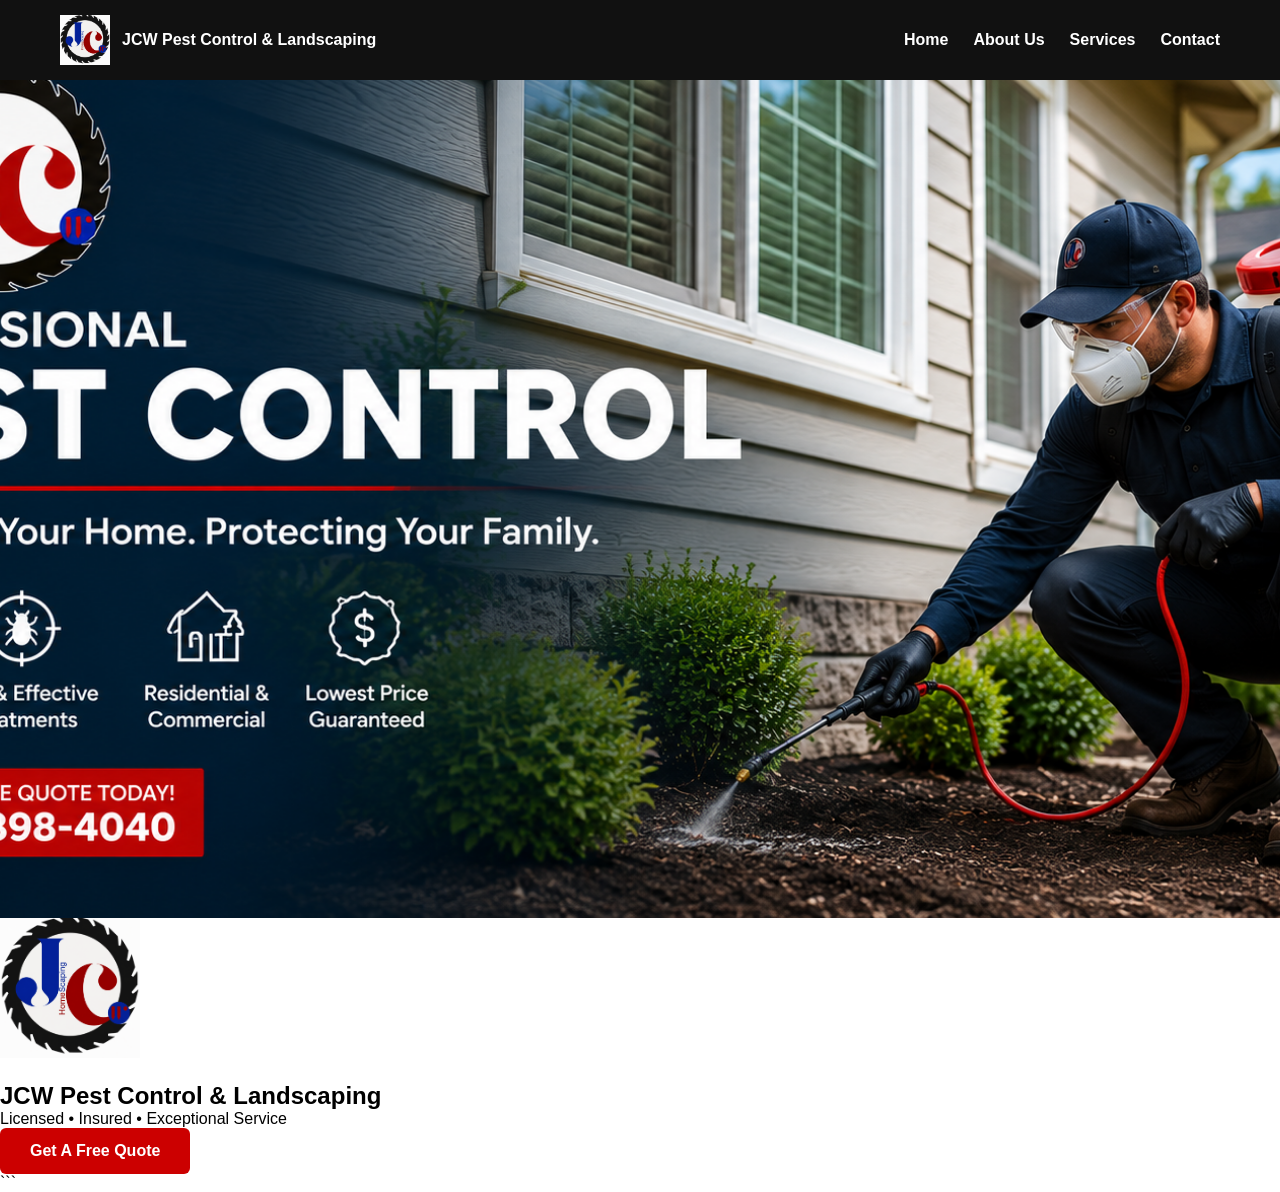
==== index.html @ 9b0b4619 "Update index.html" ====
<!DOCTYPE html>

<html lang="en">
<head>
    <meta charset="UTF-8">
    <meta name="viewport" content="width=device-width, initial-scale=1.0">
    <title>JCW Pest Control & Landscaping</title>
    <link rel="stylesheet" href="style.css">
</head>
<body>

```
<nav>
    <div class="nav-container">

        <a href="index.html" class="brand">
            <img src="images/logo.png" alt="JCW Logo">
            <span>JCW Pest Control & Landscaping</span>
        </a>

        <ul>
            <li><a href="#">Home</a></li>
            <li><a href="#">About Us</a></li>
            <li><a href="#">Services</a></li>
            <li><a href="#">Contact</a></li>
        </ul>

    </div>
</nav>

<section class="hero-slider">

    <div class="slide active">
        <img src="images/pestcontrol.png" alt="Professional Pest Control">
    </div>

    <div class="slide">
        <img src="images/landscaping.png" alt="Professional Landscaping">
    </div>

    <div class="slide">
        <img src="images/completecare.png" alt="One Company Complete Care">
    </div>

</section>

<section class="hero-info">

    <img src="images/logo.png" alt="JCW Logo" class="hero-logo">

    <h1>JCW Pest Control & Landscaping</h1>

    <p>
        Licensed • Insured • Exceptional Service
    </p>

    <a href="#" class="btn">
        Get A Free Quote
    </a>

</section>

<script>

    const slides = document.querySelectorAll('.slide');
    let current = 0;

    setInterval(() => {

        slides[current].classList.remove('active');

        current = (current + 1) % slides.length;

        slides[current].classList.add('active');

    }, 5000);

</script>
```

</body>
</html>
---- style.css ----
*{
margin:0;
padding:0;
box-sizing:border-box;
}

body{
font-family:Arial, Helvetica, sans-serif;
}

/* NAVIGATION */

nav{
background:#111;
position:fixed;
width:100%;
top:0;
z-index:1000;
}

.nav-container{
max-width:1200px;
margin:auto;
display:flex;
justify-content:space-between;
align-items:center;
padding:15px 20px;
}

.brand{
display:flex;
align-items:center;
gap:12px;
color:white;
text-decoration:none;
font-weight:bold;
}

.brand img{
height:50px;
}

nav ul{
display:flex;
list-style:none;
gap:25px;
}

nav ul li a{
color:white;
text-decoration:none;
font-weight:bold;
}

/* HERO */

.hero-slider{
position:relative;
width:100%;
height:100vh;
overflow:hidden;
}

.slide{
position:absolute;
width:100%;
height:100%;
opacity:0;
transition:opacity 1.5s ease;
}

.slide.active{
opacity:1;
}

.slide img{
width:100%;
height:100%;
object-fit:cover;
}

.hero-content{
position:absolute;
top:50%;
left:50%;
transform:translate(-50%, -50%);
text-align:center;

```
background:rgba(0,0,0,.55);

padding:40px;
border-radius:12px;

color:white;
z-index:10;
```

}

.hero-logo{
width:140px;
margin-bottom:20px;
}

.hero-content h1{
font-size:3rem;
margin-bottom:15px;
}

.hero-content p{
font-size:1.2rem;
margin-bottom:25px;
}

.btn{
display:inline-block;
background:#cc0000;
color:white;
text-decoration:none;
padding:14px 30px;
border-radius:6px;
font-weight:bold;
}

.btn:hover

@media(max-width:768px){

```
.nav-container{
    flex-direction:column;
    gap:10px;
}

.hero-content{
    width:90%;
}

.hero-content h1{
    font-size:2rem;
}

.hero-logo{
    width:100px;
}
```

}
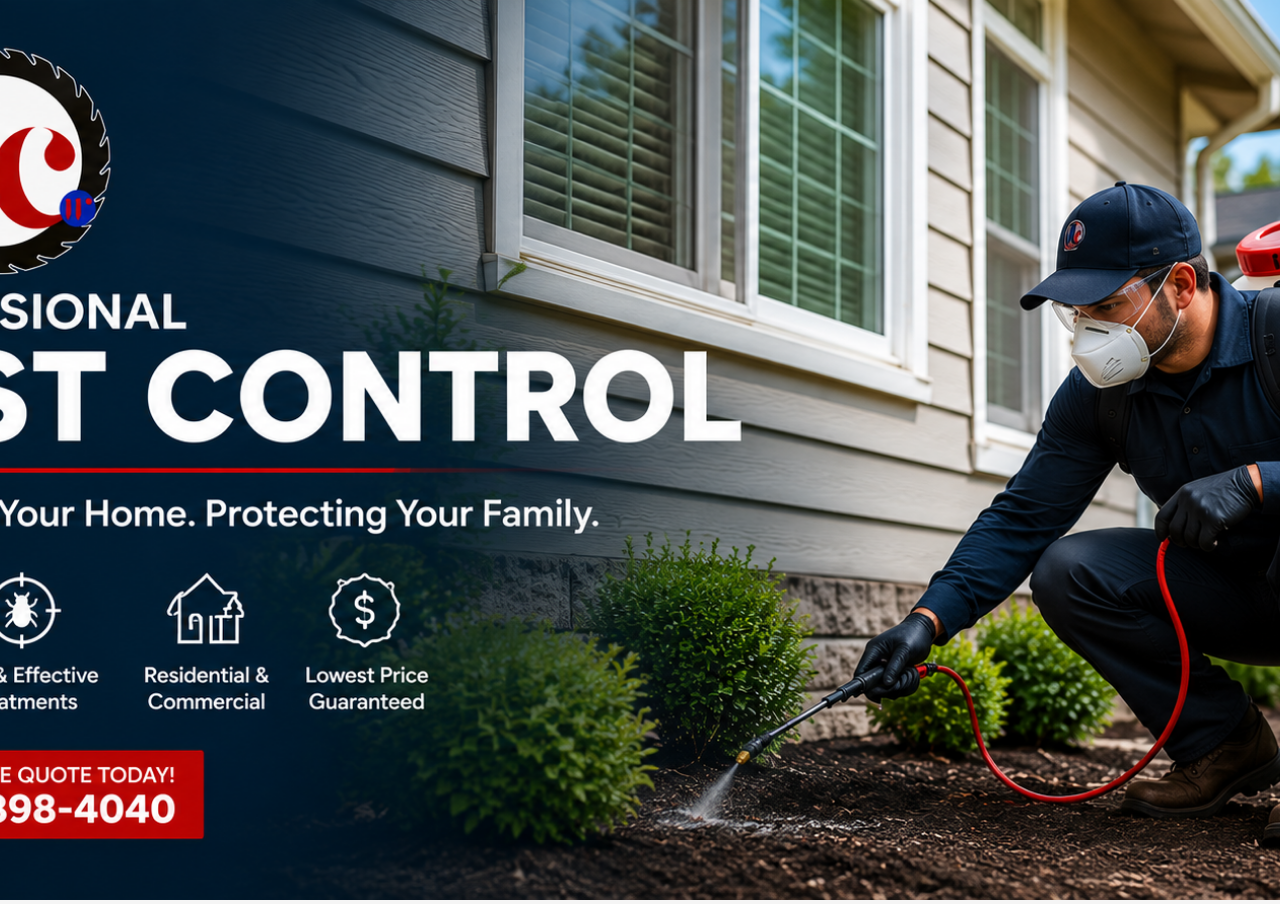
==== commit f0a7f3ea: "Update index.html" ====
--- a/index.html
+++ b/index.html
@@ -1,5 +1,4 @@
 <!DOCTYPE html>
-
 <html lang="en">
 <head>
     <meta charset="UTF-8">
@@ -9,58 +8,39 @@
 </head>
 <body>
 
-```
-<nav>
-    <div class="nav-container">
+    <!-- HERO SLIDESHOW -->
 
-        <a href="index.html" class="brand">
-            <img src="images/logo.png" alt="JCW Logo">
-            <span>JCW Pest Control & Landscaping</span>
-        </a>
+    <section class="hero-slider">
 
-        <ul>
-            <li><a href="#">Home</a></li>
-            <li><a href="#">About Us</a></li>
-            <li><a href="#">Services</a></li>
-            <li><a href="#">Contact</a></li>
-        </ul>
+        <div class="slide active">
+            <img src="images/pestcontrol.png" alt="Pest Control">
+        </div>
 
-    </div>
-</nav>
+        <div class="slide">
+            <img src="images/landscaping.png" alt="Landscaping">
+        </div>
 
-<section class="hero-slider">
+        <div class="slide">
+            <img src="images/completecare.png" alt="Complete Care">
+        </div>
 
-    <div class="slide active">
-        <img src="images/pestcontrol.png" alt="Professional Pest Control">
-    </div>
+    </section>
 
-    <div class="slide">
-        <img src="images/landscaping.png" alt="Professional Landscaping">
-    </div>
+    <!-- TEXT BELOW SLIDESHOW -->
 
-    <div class="slide">
-        <img src="images/completecare.png" alt="One Company Complete Care">
-    </div>
+    <section class="hero-info">
 
-</section>
+        <img src="images/logo.png" alt="JCW Logo" class="hero-logo">
 
-<section class="hero-info">
+        <h1>JCW Pest Control & Landscaping</h1>
 
-    <img src="images/logo.png" alt="JCW Logo" class="hero-logo">
+        <p>Licensed • Insured • Exceptional Service</p>
 
-    <h1>JCW Pest Control & Landscaping</h1>
+        <a href="#" class="btn">Get A Free Quote</a>
 
-    <p>
-        Licensed • Insured • Exceptional Service
-    </p>
+    </section>
 
-    <a href="#" class="btn">
-        Get A Free Quote
-    </a>
-
-</section>
-
-<script>
+    <script>
 
     const slides = document.querySelectorAll('.slide');
     let current = 0;
@@ -75,8 +55,7 @@
 
     }, 5000);
 
-</script>
-```
+    </script>
 
 </body>
 </html>
--- a/style.css
+++ b/style.css
@@ -6,43 +6,50 @@
 
 body{
 font-family:Arial, Helvetica, sans-serif;
+background:#f5f5f5;
 }
 
 /* NAVIGATION */
 
 nav{
 background:#111;
-position:fixed;
 width:100%;
-top:0;
-z-index:1000;
 }
 
 .nav-container{
 max-width:1200px;
 margin:auto;
+padding:15px 20px;
+
+```
 display:flex;
 justify-content:space-between;
 align-items:center;
-padding:15px 20px;
+```
+
 }
 
 .brand{
 display:flex;
 align-items:center;
 gap:12px;
+
+```
+text-decoration:none;
 color:white;
-text-decoration:none;
 font-weight:bold;
+```
+
 }
 
 .brand img{
 height:50px;
+width:auto;
 }
 
 nav ul{
+list-style:none;
 display:flex;
-list-style:none;
 gap:25px;
 }
 
@@ -52,12 +59,14 @@
 font-weight:bold;
 }
 
-/* HERO */
+nav ul li a:hover
+
+/* HERO SLIDESHOW */
 
 .hero-slider{
 position:relative;
 width:100%;
-height:100vh;
+height:75vh;
 overflow:hidden;
 }
 
@@ -66,7 +75,11 @@
 width:100%;
 height:100%;
 opacity:0;
-transition:opacity 1.5s ease;
+
+```
+transition:opacity 1.5s ease-in-out;
+```
+
 }
 
 .slide.active{
@@ -79,70 +92,76 @@
 object-fit:cover;
 }
 
-.hero-content{
-position:absolute;
-top:50%;
-left:50%;
-transform:translate(-50%, -50%);
+/* COMPANY INFO SECTION */
+
+.hero-info{
+background:white;
 text-align:center;
+padding:60px 20px;
+}
+
+.hero-logo{
+width:180px;
+margin-bottom:20px;
+}
+
+.hero-info h1{
+font-size:3rem;
+color:#003366;
+margin-bottom:15px;
+}
+
+.hero-info p{
+font-size:1.2rem;
+margin-bottom:25px;
+color:#444;
+}
+
+.btn{
+display:inline-block;
 
 ```
-background:rgba(0,0,0,.55);
+background:#cc0000;
+color:white;
 
-padding:40px;
-border-radius:12px;
+text-decoration:none;
 
-color:white;
-z-index:10;
+padding:14px 30px;
+
+border-radius:6px;
+
+font-weight:bold;
 ```
 
 }
 
-.hero-logo{
-width:140px;
-margin-bottom:20px;
-}
+.btn:hover
 
-.hero-content h1{
-font-size:3rem;
-margin-bottom:15px;
-}
-
-.hero-content p{
-font-size:1.2rem;
-margin-bottom:25px;
-}
-
-.btn{
-display:inline-block;
-background:#cc0000;
-color:white;
-text-decoration:none;
-padding:14px 30px;
-border-radius:6px;
-font-weight:bold;
-}
-
-.btn:hover
+/* MOBILE */
 
 @media(max-width:768px){
 
 ```
 .nav-container{
     flex-direction:column;
-    gap:10px;
+    gap:15px;
 }
 
-.hero-content{
-    width:90%;
+nav ul{
+    flex-wrap:wrap;
+    justify-content:center;
 }
 
-.hero-content h1{
-    font-size:2rem;
+.hero-slider{
+    height:45vh;
 }
 
 .hero-logo{
-    width:100px;
+    width:120px;
+}
+
+.hero-info h1{
+    font-size:2rem;
 }
 ```
 
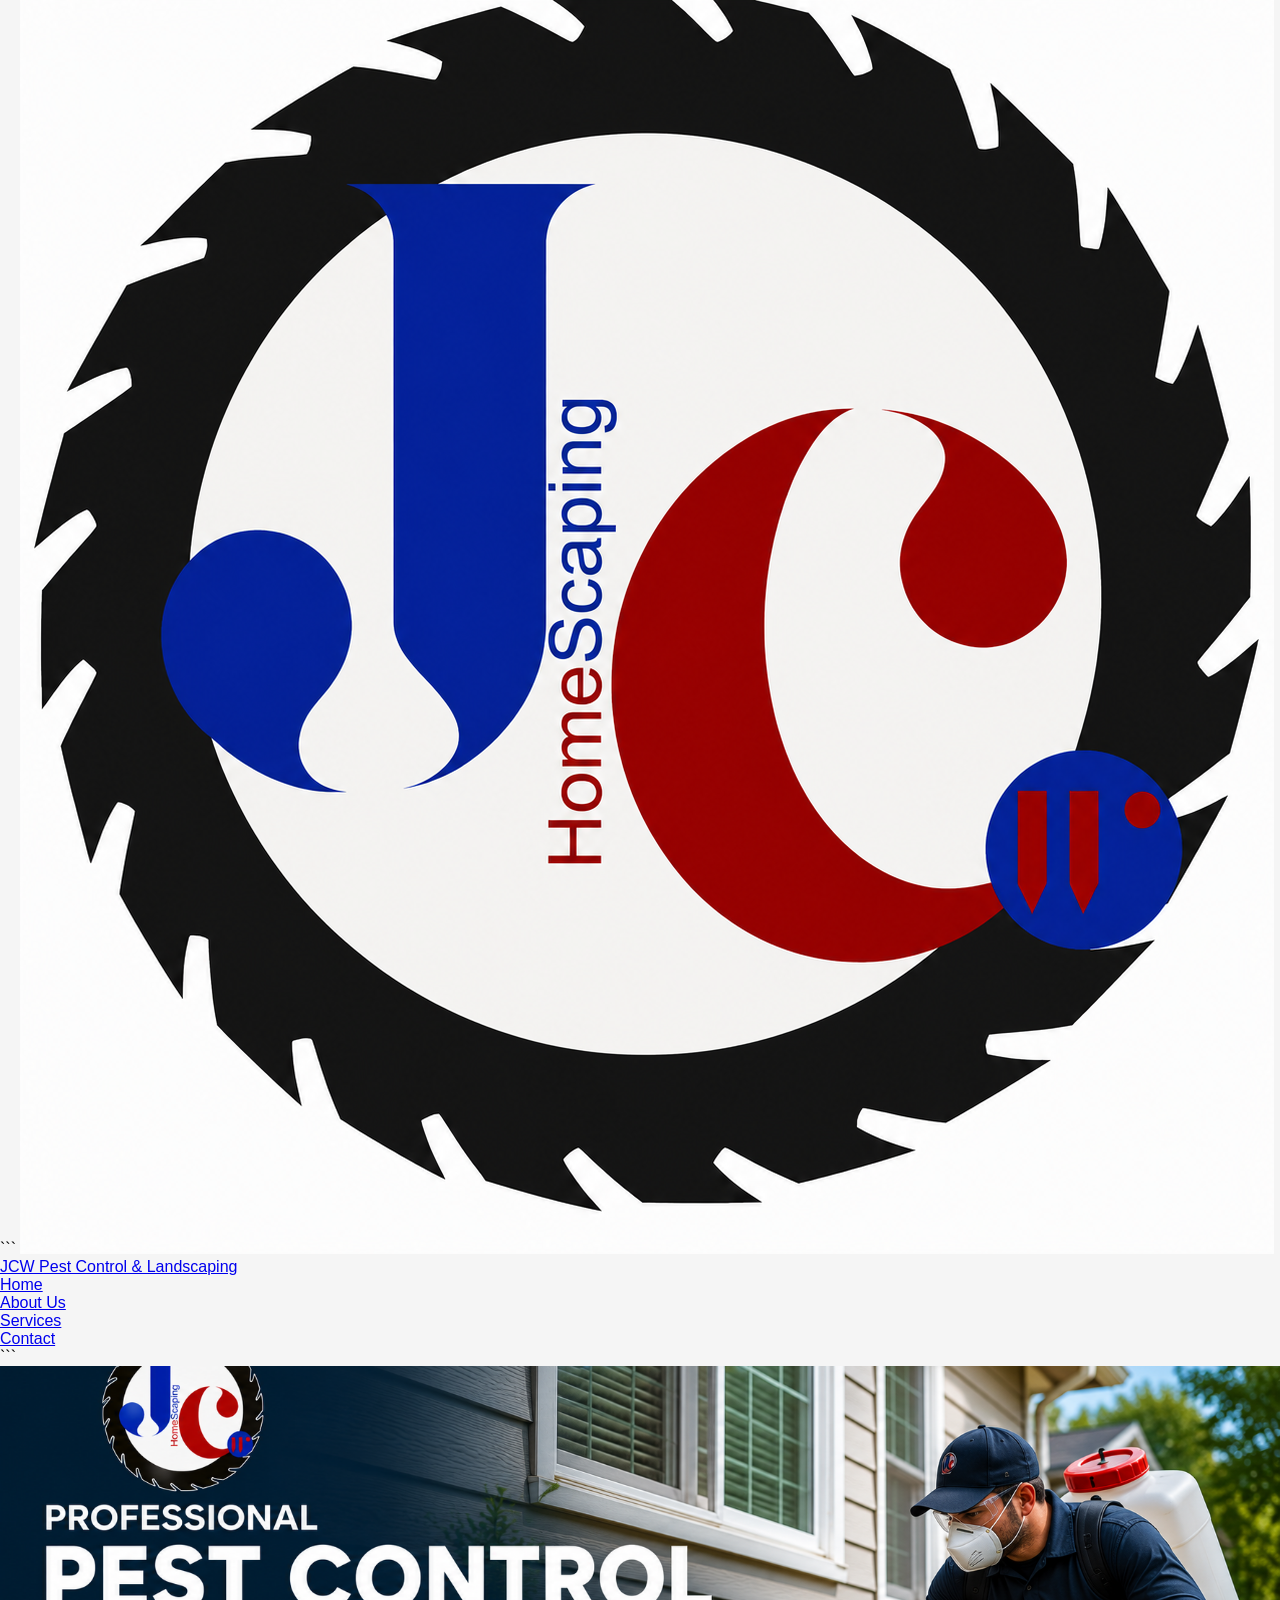
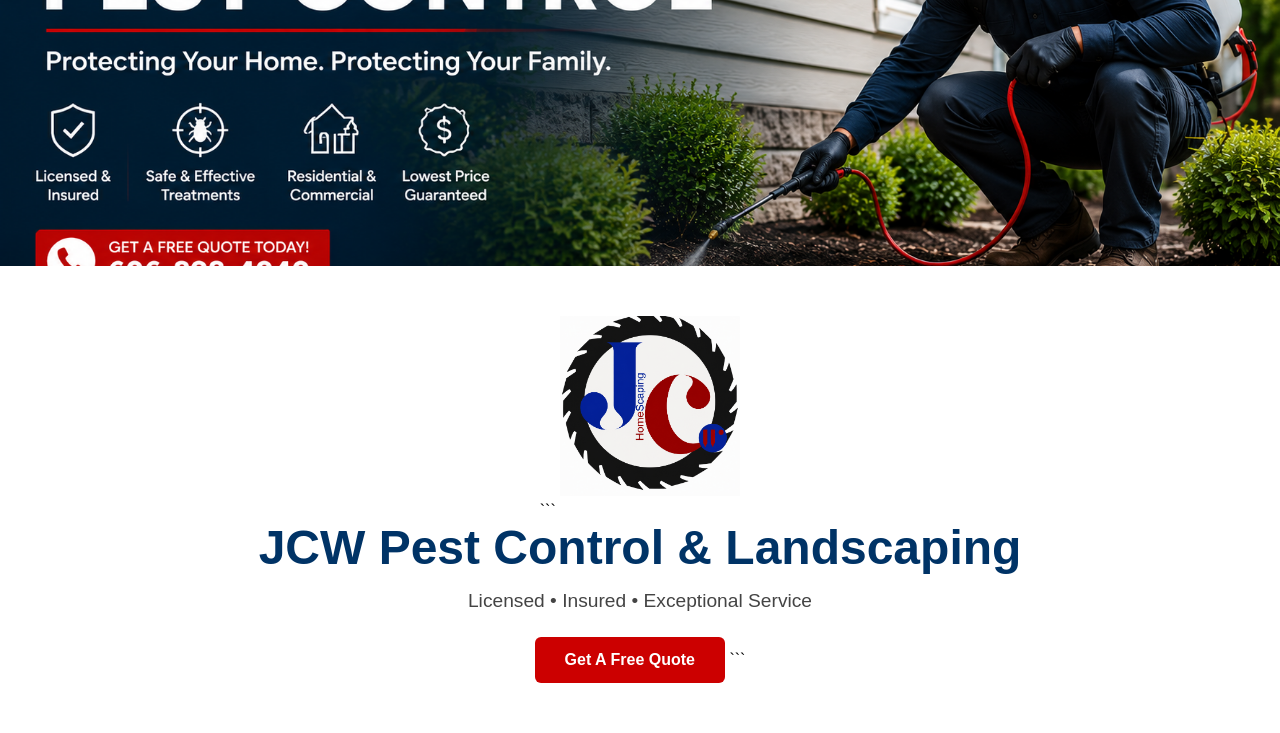
==== commit 8b5a5fd7: "Update index.html" ====
--- a/index.html
+++ b/index.html
@@ -1,4 +1,5 @@
 <!DOCTYPE html>
+
 <html lang="en">
 <head>
     <meta charset="UTF-8">
@@ -8,54 +9,69 @@
 </head>
 <body>
 
-    <!-- HERO SLIDESHOW -->
+<nav>
+    <div class="nav-container">
 
-    <section class="hero-slider">
+```
+    <a href="index.html" class="brand">
+        <img src="images/logo.png" alt="JCW Logo">
+        <span>JCW Pest Control & Landscaping</span>
+    </a>
 
-        <div class="slide active">
-            <img src="images/pestcontrol.png" alt="Pest Control">
-        </div>
+    <ul>
+        <li><a href="index.html">Home</a></li>
+        <li><a href="about.html">About Us</a></li>
+        <li><a href="services.html">Services</a></li>
+        <li><a href="contact.html">Contact</a></li>
+    </ul>
 
-        <div class="slide">
-            <img src="images/landscaping.png" alt="Landscaping">
-        </div>
+</div>
+```
 
-        <div class="slide">
-            <img src="images/completecare.png" alt="Complete Care">
-        </div>
+</nav>
 
-    </section>
+<section class="hero-slider">
 
-    <!-- TEXT BELOW SLIDESHOW -->
+```
+<div class="slide active">
+    <img src="images/pestcontrol.png" alt="Pest Control">
+</div>
 
-    <section class="hero-info">
+<div class="slide">
+    <img src="images/landscaping.png" alt="Landscaping">
+</div>
 
-        <img src="images/logo.png" alt="JCW Logo" class="hero-logo">
+<div class="slide">
+    <img src="images/completecare.png" alt="Complete Care">
+</div>
+```
 
-        <h1>JCW Pest Control & Landscaping</h1>
+</section>
 
-        <p>Licensed • Insured • Exceptional Service</p>
+<section class="hero-info">
 
-        <a href="#" class="btn">Get A Free Quote</a>
+```
+<img src="images/logo.png" alt="JCW Logo" class="hero-logo">
 
-    </section>
+<h1>JCW Pest Control & Landscaping</h1>
 
-    <script>
+<p>Licensed • Insured • Exceptional Service</p>
 
-    const slides = document.querySelectorAll('.slide');
-    let current = 0;
+<a href="contact.html" class="btn">Get A Free Quote</a>
+```
 
-    setInterval(() => {
+</section>
 
-        slides[current].classList.remove('active');
+<script>
+const slides = document.querySelectorAll('.slide');
+let current = 0;
 
-        current = (current + 1) % slides.length;
-
-        slides[current].classList.add('active');
-
-    }, 5000);
-
-    </script>
+setInterval(() => {
+    slides[current].classList.remove('active');
+    current = (current + 1) % slides.length;
+    slides[current].classList.add('active');
+}, 5000);
+</script>
 
 </body>
 </html>
--- a/style.css
+++ b/style.css
@@ -1,168 +1,97 @@
 *{
-margin:0;
-padding:0;
-box-sizing:border-box;
+    margin:0;
+    padding:0;
+    box-sizing:border-box;
 }
 
 body{
-font-family:Arial, Helvetica, sans-serif;
-background:#f5f5f5;
+    font-family:Arial, Helvetica, sans-serif;
+    background:#f5f5f5;
 }
 
-/* NAVIGATION */
-
-nav{
-background:#111;
-width:100%;
-}
-
-.nav-container{
-max-width:1200px;
-margin:auto;
-padding:15px 20px;
-
-```
-display:flex;
-justify-content:space-between;
-align-items:center;
-```
-
-}
-
-.brand{
-display:flex;
-align-items:center;
-gap:12px;
-
-```
-text-decoration:none;
-color:white;
-font-weight:bold;
-```
-
-}
-
-.brand img{
-height:50px;
-width:auto;
-}
-
-nav ul{
-list-style:none;
-display:flex;
-gap:25px;
-}
-
-nav ul li a{
-color:white;
-text-decoration:none;
-font-weight:bold;
-}
-
-nav ul li a:hover
-
-/* HERO SLIDESHOW */
+/* SLIDESHOW */
 
 .hero-slider{
-position:relative;
-width:100%;
-height:75vh;
-overflow:hidden;
+    width:100%;
+    height:500px;
+    position:relative;
+    overflow:hidden;
 }
 
 .slide{
-position:absolute;
-width:100%;
-height:100%;
-opacity:0;
+    position:absolute;
+    top:0;
+    left:0;
+    width:100%;
+    height:100%;
 
-```
-transition:opacity 1.5s ease-in-out;
-```
+    opacity:0;
 
+    transition:opacity 1.5s ease-in-out;
 }
 
 .slide.active{
-opacity:1;
+    opacity:1;
 }
 
 .slide img{
-width:100%;
-height:100%;
-object-fit:cover;
+    width:100%;
+    height:100%;
+    object-fit:cover;
 }
 
-/* COMPANY INFO SECTION */
+/* INFO SECTION */
 
 .hero-info{
-background:white;
-text-align:center;
-padding:60px 20px;
+    background:white;
+    text-align:center;
+    padding:50px 20px;
 }
 
 .hero-logo{
-width:180px;
-margin-bottom:20px;
+    width:180px;
+    height:auto;
+    margin-bottom:20px;
 }
 
 .hero-info h1{
-font-size:3rem;
-color:#003366;
-margin-bottom:15px;
+    font-size:3rem;
+    margin-bottom:15px;
+    color:#003366;
 }
 
 .hero-info p{
-font-size:1.2rem;
-margin-bottom:25px;
-color:#444;
+    font-size:1.2rem;
+    margin-bottom:25px;
+    color:#444;
 }
 
 .btn{
-display:inline-block;
-
-```
-background:#cc0000;
-color:white;
-
-text-decoration:none;
-
-padding:14px 30px;
-
-border-radius:6px;
-
-font-weight:bold;
-```
-
+    display:inline-block;
+    padding:14px 30px;
+    background:#cc0000;
+    color:white;
+    text-decoration:none;
+    border-radius:6px;
+    font-weight:bold;
 }
 
-.btn:hover
-
-/* MOBILE */
+.btn:hover{
+    background:#a40000;
+}
 
 @media(max-width:768px){
 
-```
-.nav-container{
-    flex-direction:column;
-    gap:15px;
-}
+    .hero-slider{
+        height:300px;
+    }
 
-nav ul{
-    flex-wrap:wrap;
-    justify-content:center;
-}
+    .hero-logo{
+        width:120px;
+    }
 
-.hero-slider{
-    height:45vh;
-}
-
-.hero-logo{
-    width:120px;
-}
-
-.hero-info h1{
-    font-size:2rem;
-}
-```
+    .hero-info h1{
+        font-size:2rem;
+    }
 
 }
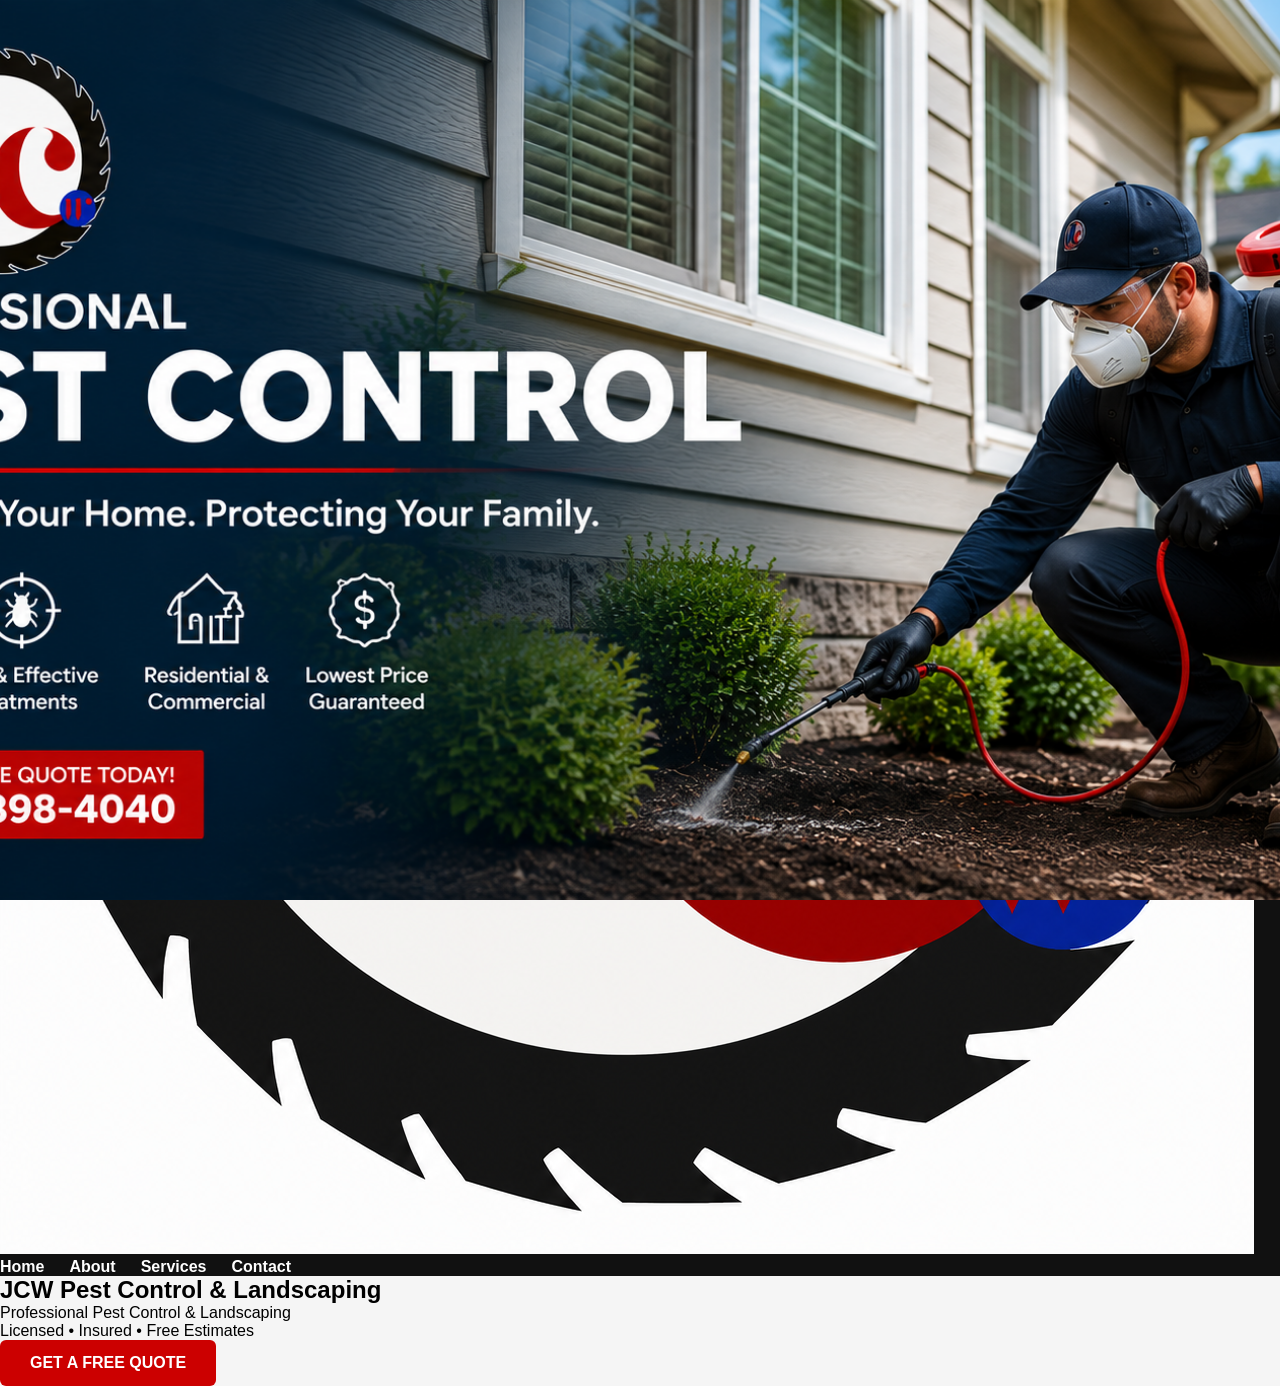
==== commit ccd95af5: "Update index.html" ====
--- a/index.html
+++ b/index.html
@@ -1,5 +1,4 @@
 <!DOCTYPE html>
-
 <html lang="en">
 <head>
     <meta charset="UTF-8">
@@ -9,69 +8,77 @@
 </head>
 <body>
 
-<nav>
-    <div class="nav-container">
+    <!-- NAVIGATION -->
 
-```
-    <a href="index.html" class="brand">
-        <img src="images/logo.png" alt="JCW Logo">
-        <span>JCW Pest Control & Landscaping</span>
-    </a>
+    <nav class="navbar">
+        <div class="container">
 
-    <ul>
-        <li><a href="index.html">Home</a></li>
-        <li><a href="about.html">About Us</a></li>
-        <li><a href="services.html">Services</a></li>
-        <li><a href="contact.html">Contact</a></li>
-    </ul>
+            <a href="index.html" class="logo">
+                <img src="images/logo.png" alt="JCW Logo">
+            </a>
 
-</div>
-```
+            <ul class="nav-links">
+                <li><a href="index.html">Home</a></li>
+                <li><a href="about.html">About</a></li>
+                <li><a href="services.html">Services</a></li>
+                <li><a href="contact.html">Contact</a></li>
+            </ul>
 
-</nav>
+        </div>
+    </nav>
 
-<section class="hero-slider">
+    <!-- HERO SLIDESHOW -->
 
-```
-<div class="slide active">
-    <img src="images/pestcontrol.png" alt="Pest Control">
-</div>
+    <section class="hero">
 
-<div class="slide">
-    <img src="images/landscaping.png" alt="Landscaping">
-</div>
+        <div class="slide active">
+            <img src="images/pestcontrol.png" alt="Pest Control">
+        </div>
 
-<div class="slide">
-    <img src="images/completecare.png" alt="Complete Care">
-</div>
-```
+        <div class="slide">
+            <img src="images/landscaping.png" alt="Landscaping">
+        </div>
 
-</section>
+        <div class="slide">
+            <img src="images/completecare.png" alt="Complete Care">
+        </div>
 
-<section class="hero-info">
+        <div class="overlay"></div>
 
-```
-<img src="images/logo.png" alt="JCW Logo" class="hero-logo">
+        <div class="hero-content">
+            <h1>JCW Pest Control & Landscaping</h1>
 
-<h1>JCW Pest Control & Landscaping</h1>
+            <p>
+                Professional Pest Control & Landscaping
+            </p>
 
-<p>Licensed • Insured • Exceptional Service</p>
+            <p class="subtext">
+                Licensed • Insured • Free Estimates
+            </p>
 
-<a href="contact.html" class="btn">Get A Free Quote</a>
-```
+            <a href="contact.html" class="btn">
+                GET A FREE QUOTE
+            </a>
+        </div>
 
-</section>
+    </section>
 
-<script>
-const slides = document.querySelectorAll('.slide');
-let current = 0;
+    <script>
 
-setInterval(() => {
-    slides[current].classList.remove('active');
-    current = (current + 1) % slides.length;
-    slides[current].classList.add('active');
-}, 5000);
-</script>
+        const slides = document.querySelectorAll('.slide');
+        let current = 0;
+
+        setInterval(() => {
+
+            slides[current].classList.remove('active');
+
+            current = (current + 1) % slides.length;
+
+            slides[current].classList.add('active');
+
+        }, 5000);
+
+    </script>
 
 </body>
 </html>
--- a/style.css
+++ b/style.css
@@ -1,97 +1,153 @@
 *{
-    margin:0;
-    padding:0;
-    box-sizing:border-box;
+margin:0;
+padding:0;
+box-sizing:border-box;
 }
 
 body{
-    font-family:Arial, Helvetica, sans-serif;
-    background:#f5f5f5;
+font-family:Arial, Helvetica, sans-serif;
+background:#f5f5f5;
 }
 
-/* SLIDESHOW */
+/* NAVIGATION */
+
+nav{
+background:#111;
+width:100%;
+}
+
+.nav-container{
+max-width:1200px;
+margin:auto;
+padding:15px 20px;
+display:flex;
+justify-content:space-between;
+align-items:center;
+}
+
+.brand{
+display:flex;
+align-items:center;
+gap:12px;
+text-decoration:none;
+color:white;
+font-weight:bold;
+}
+
+.brand img{
+height:50px;
+width:auto;
+}
+
+nav ul{
+list-style:none;
+display:flex;
+gap:25px;
+}
+
+nav ul li a{
+color:white;
+text-decoration:none;
+font-weight:bold;
+}
+
+nav ul li a:hover
+
+/* HERO SLIDESHOW */
 
 .hero-slider{
-    width:100%;
-    height:500px;
-    position:relative;
-    overflow:hidden;
+position:relative;
+width:100%;
+height:600px;
+overflow:hidden;
 }
 
 .slide{
-    position:absolute;
-    top:0;
-    left:0;
-    width:100%;
-    height:100%;
-
-    opacity:0;
-
-    transition:opacity 1.5s ease-in-out;
+position:absolute;
+top:0;
+left:0;
+width:100%;
+height:100%;
+opacity:0;
+transition:opacity 1.5s ease-in-out;
 }
 
 .slide.active{
-    opacity:1;
+opacity:1;
 }
 
 .slide img{
-    width:100%;
-    height:100%;
-    object-fit:cover;
+width:100%;
+height:100%;
+object-fit:cover;
 }
 
-/* INFO SECTION */
+/* COMPANY INFO SECTION */
 
 .hero-info{
-    background:white;
-    text-align:center;
-    padding:50px 20px;
+position:relative;
+background:#ffffff;
+text-align:center;
+padding:60px 20px;
+z-index:10;
 }
 
 .hero-logo{
-    width:180px;
-    height:auto;
-    margin-bottom:20px;
+width:180px;
+height:auto;
+margin-bottom:20px;
 }
 
 .hero-info h1{
-    font-size:3rem;
-    margin-bottom:15px;
-    color:#003366;
+font-size:3rem;
+color:#003366;
+margin-bottom:15px;
 }
 
 .hero-info p{
-    font-size:1.2rem;
-    margin-bottom:25px;
-    color:#444;
+font-size:1.2rem;
+color:#444;
+margin-bottom:25px;
 }
 
 .btn{
-    display:inline-block;
-    padding:14px 30px;
-    background:#cc0000;
-    color:white;
-    text-decoration:none;
-    border-radius:6px;
-    font-weight:bold;
+display:inline-block;
+background:#cc0000;
+color:white;
+text-decoration:none;
+padding:14px 30px;
+border-radius:6px;
+font-weight:bold;
 }
 
-.btn:hover{
-    background:#a40000;
-}
+.btn:hover
+
+/* MOBILE */
 
 @media(max-width:768px){
 
-    .hero-slider{
-        height:300px;
-    }
+```
+.nav-container{
+    flex-direction:column;
+    gap:15px;
+}
 
-    .hero-logo{
-        width:120px;
-    }
+nav ul{
+    flex-wrap:wrap;
+    justify-content:center;
+}
 
-    .hero-info h1{
-        font-size:2rem;
-    }
+.hero-slider{
+    height:300px;
+}
+
+.hero-logo{
+    width:120px;
+}
+
+.hero-info h1{
+    font-size:2rem;
+}
+```
 
 }
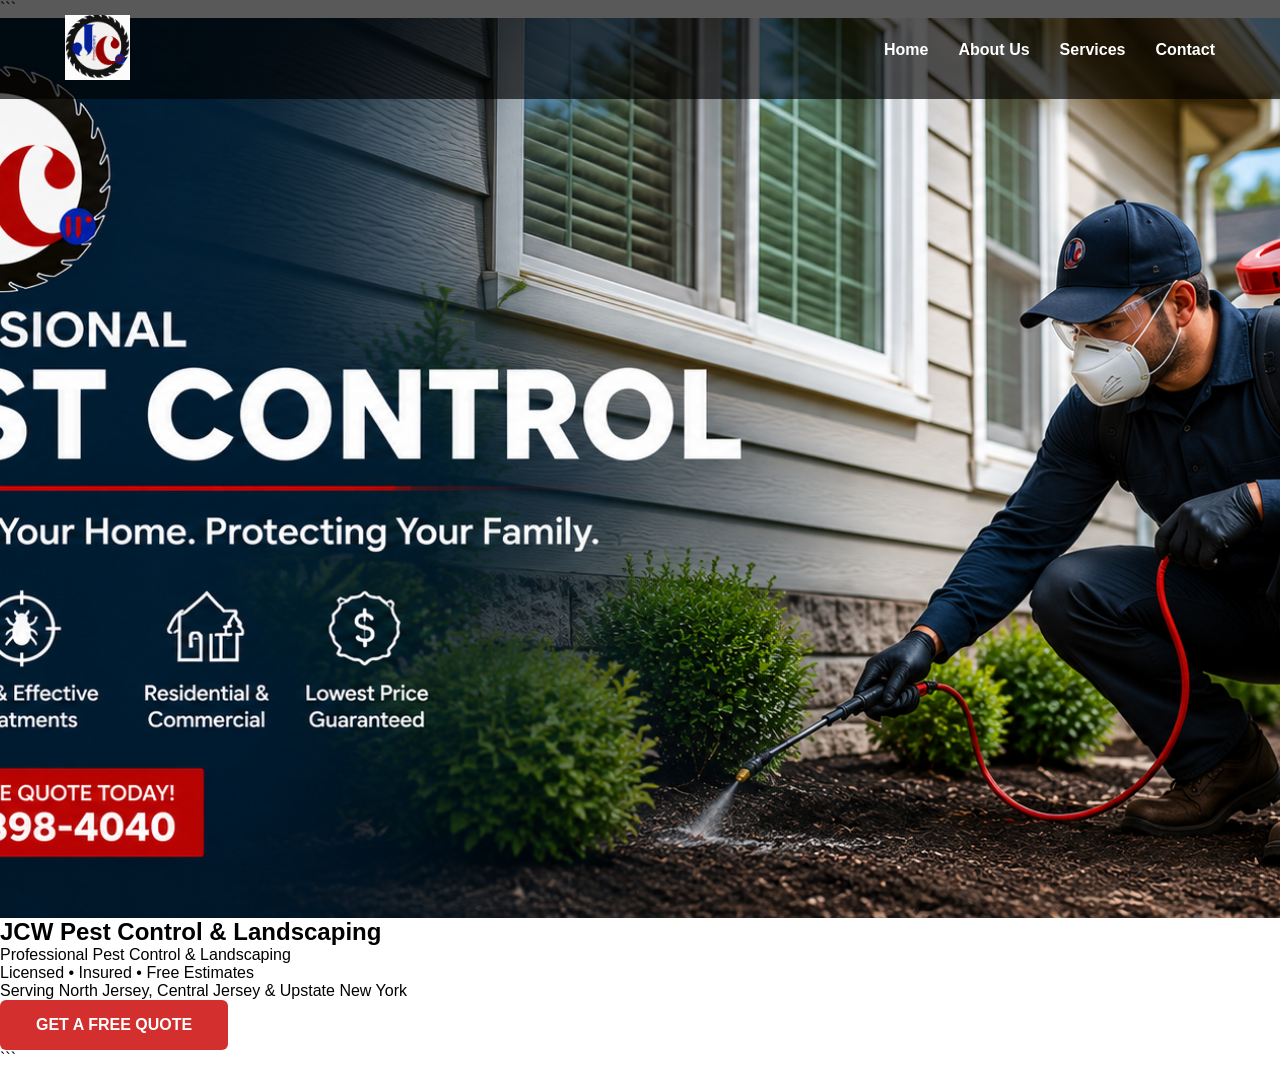
==== commit c82435c7: "Update index.html" ====
--- a/index.html
+++ b/index.html
@@ -1,4 +1,5 @@
 <!DOCTYPE html>
+
 <html lang="en">
 <head>
     <meta charset="UTF-8">
@@ -8,77 +9,73 @@
 </head>
 <body>
 
-    <!-- NAVIGATION -->
+```
+<nav class="navbar">
+    <div class="container">
 
-    <nav class="navbar">
-        <div class="container">
+        <a href="index.html" class="logo">
+            <img src="images/logo.png" alt="JCW Logo">
+        </a>
 
-            <a href="index.html" class="logo">
-                <img src="images/logo.png" alt="JCW Logo">
-            </a>
+        <ul class="nav-links">
+            <li><a href="index.html">Home</a></li>
+            <li><a href="about.html">About Us</a></li>
+            <li><a href="services.html">Services</a></li>
+            <li><a href="contact.html">Contact</a></li>
+        </ul>
 
-            <ul class="nav-links">
-                <li><a href="index.html">Home</a></li>
-                <li><a href="about.html">About</a></li>
-                <li><a href="services.html">Services</a></li>
-                <li><a href="contact.html">Contact</a></li>
-            </ul>
+    </div>
+</nav>
 
-        </div>
-    </nav>
+<section class="hero">
 
-    <!-- HERO SLIDESHOW -->
+    <div class="slide active">
+        <img src="images/pestcontrol.png" alt="Pest Control">
+    </div>
 
-    <section class="hero">
+    <div class="slide">
+        <img src="images/landscaping.png" alt="Landscaping">
+    </div>
 
-        <div class="slide active">
-            <img src="images/pestcontrol.png" alt="Pest Control">
-        </div>
+    <div class="slide">
+        <img src="images/completecare.png" alt="Complete Care">
+    </div>
 
-        <div class="slide">
-            <img src="images/landscaping.png" alt="Landscaping">
-        </div>
+</section>
 
-        <div class="slide">
-            <img src="images/completecare.png" alt="Complete Care">
-        </div>
+<section class="company-intro">
 
-        <div class="overlay"></div>
+    <h1>JCW Pest Control & Landscaping</h1>
 
-        <div class="hero-content">
-            <h1>JCW Pest Control & Landscaping</h1>
+    <p class="tagline">
+        Professional Pest Control & Landscaping
+    </p>
 
-            <p>
-                Professional Pest Control & Landscaping
-            </p>
+    <p>
+        Licensed • Insured • Free Estimates
+    </p>
 
-            <p class="subtext">
-                Licensed • Insured • Free Estimates
-            </p>
+    <p>
+        Serving North Jersey, Central Jersey & Upstate New York
+    </p>
 
-            <a href="contact.html" class="btn">
-                GET A FREE QUOTE
-            </a>
-        </div>
+    <a href="contact.html" class="btn">
+        GET A FREE QUOTE
+    </a>
 
-    </section>
+</section>
 
-    <script>
+<script>
+    const slides = document.querySelectorAll('.slide');
+    let current = 0;
 
-        const slides = document.querySelectorAll('.slide');
-        let current = 0;
-
-        setInterval(() => {
-
-            slides[current].classList.remove('active');
-
-            current = (current + 1) % slides.length;
-
-            slides[current].classList.add('active');
-
-        }, 5000);
-
-    </script>
+    setInterval(() => {
+        slides[current].classList.remove('active');
+        current = (current + 1) % slides.length;
+        slides[current].classList.add('active');
+    }, 5000);
+</script>
+```
 
 </body>
 </html>
--- a/style.css
+++ b/style.css
@@ -1,153 +1,164 @@
+/* RESET */
+
 *{
-margin:0;
-padding:0;
-box-sizing:border-box;
+    margin:0;
+    padding:0;
+    box-sizing:border-box;
 }
 
 body{
-font-family:Arial, Helvetica, sans-serif;
-background:#f5f5f5;
+    font-family:Arial, Helvetica, sans-serif;
 }
 
 /* NAVIGATION */
 
-nav{
-background:#111;
-width:100%;
+.navbar{
+    position:absolute;
+    top:0;
+    left:0;
+    width:100%;
+    z-index:1000;
+    background:rgba(0,0,0,.65);
 }
 
-.nav-container{
-max-width:1200px;
-margin:auto;
-padding:15px 20px;
-display:flex;
-justify-content:space-between;
-align-items:center;
+.container{
+    max-width:1200px;
+    margin:auto;
+    padding:15px 25px;
+
+    display:flex;
+    justify-content:space-between;
+    align-items:center;
 }
 
-.brand{
-display:flex;
-align-items:center;
-gap:12px;
-text-decoration:none;
-color:white;
-font-weight:bold;
+.logo img{
+    height:65px;
+    width:auto;
 }
 
-.brand img{
-height:50px;
-width:auto;
+.nav-links{
+    list-style:none;
+    display:flex;
+    gap:30px;
 }
 
-nav ul{
-list-style:none;
-display:flex;
-gap:25px;
+.nav-links a{
+    color:white;
+    text-decoration:none;
+    font-weight:600;
+    transition:.3s;
 }
 
-nav ul li a{
-color:white;
-text-decoration:none;
-font-weight:bold;
+.nav-links a:hover{
+    color:#e53935;
 }
 
-nav ul li a:hover
+/* HERO */
 
-/* HERO SLIDESHOW */
-
-.hero-slider{
-position:relative;
-width:100%;
-height:600px;
-overflow:hidden;
+.hero{
+    position:relative;
+    width:100%;
+    height:100vh;
+    overflow:hidden;
 }
 
 .slide{
-position:absolute;
-top:0;
-left:0;
-width:100%;
-height:100%;
-opacity:0;
-transition:opacity 1.5s ease-in-out;
+    position:absolute;
+    width:100%;
+    height:100%;
+    opacity:0;
+    transition:opacity 1.5s ease-in-out;
 }
 
 .slide.active{
-opacity:1;
+    opacity:1;
 }
 
 .slide img{
-width:100%;
-height:100%;
-object-fit:cover;
+    width:100%;
+    height:100%;
+    object-fit:cover;
 }
 
-/* COMPANY INFO SECTION */
-
-.hero-info{
-position:relative;
-background:#ffffff;
-text-align:center;
-padding:60px 20px;
-z-index:10;
+.overlay{
+    position:absolute;
+    inset:0;
+    background:rgba(0,0,0,.45);
+    z-index:2;
 }
 
-.hero-logo{
-width:180px;
-height:auto;
-margin-bottom:20px;
+/* HERO CONTENT */
+
+.hero-content{
+    position:absolute;
+    top:50%;
+    left:50%;
+    transform:translate(-50%, -50%);
+
+    text-align:center;
+    color:white;
+
+    z-index:3;
+    width:90%;
+    max-width:900px;
 }
 
-.hero-info h1{
-font-size:3rem;
-color:#003366;
-margin-bottom:15px;
+.hero-content h1{
+    font-size:4rem;
+    margin-bottom:20px;
+    text-shadow:0 3px 10px rgba(0,0,0,.5);
 }
 
-.hero-info p{
-font-size:1.2rem;
-color:#444;
-margin-bottom:25px;
+.hero-content p{
+    font-size:1.4rem;
+    margin-bottom:15px;
+}
+
+.subtext{
+    font-size:1.1rem;
+    margin-bottom:35px;
 }
 
 .btn{
-display:inline-block;
-background:#cc0000;
-color:white;
-text-decoration:none;
-padding:14px 30px;
-border-radius:6px;
-font-weight:bold;
+    display:inline-block;
+
+    background:#d32f2f;
+    color:white;
+
+    text-decoration:none;
+    font-weight:bold;
+
+    padding:16px 36px;
+    border-radius:6px;
+
+    transition:.3s;
 }
 
-.btn:hover
+.btn:hover{
+    background:#b71c1c;
+    transform:translateY(-2px);
+}
 
 /* MOBILE */
 
 @media(max-width:768px){
 
-```
-.nav-container{
-    flex-direction:column;
-    gap:15px;
+    .container{
+        flex-direction:column;
+        gap:15px;
+    }
+
+    .nav-links{
+        gap:15px;
+        flex-wrap:wrap;
+        justify-content:center;
+    }
+
+    .hero-content h1{
+        font-size:2.2rem;
+    }
+
+    .hero-content p{
+        font-size:1rem;
+    }
 }
-
-nav ul{
-    flex-wrap:wrap;
-    justify-content:center;
-}
-
-.hero-slider{
-    height:300px;
-}
-
-.hero-logo{
-    width:120px;
-}
-
-.hero-info h1{
-    font-size:2rem;
-}
-```
-
-}
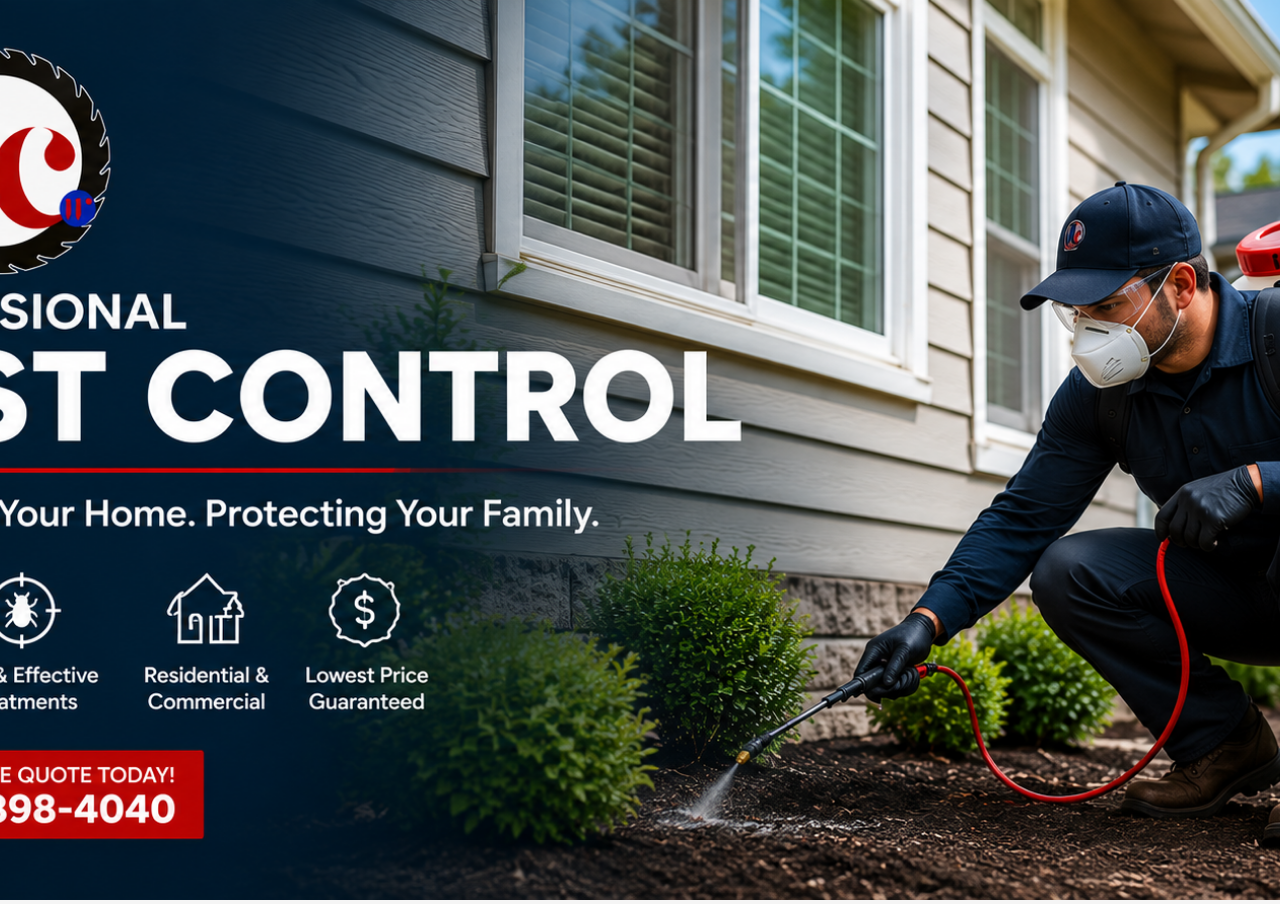
==== commit 3d5cb35b: "Update index.html" ====
--- a/index.html
+++ b/index.html
@@ -10,6 +10,7 @@
 <body>
 
 ```
+<!-- NAVIGATION -->
 <nav class="navbar">
     <div class="container">
 
@@ -27,6 +28,7 @@
     </div>
 </nav>
 
+<!-- HERO SLIDESHOW -->
 <section class="hero">
 
     <div class="slide active">
@@ -43,16 +45,19 @@
 
 </section>
 
+<!-- COMPANY INFO BELOW HERO -->
 <section class="company-intro">
 
     <h1>JCW Pest Control & Landscaping</h1>
 
-    <p class="tagline">
-        Professional Pest Control & Landscaping
+    <h2>Professional Pest Control & Landscaping</h2>
+
+    <p>
+        Licensed • Insured • Exceptional Service
     </p>
 
     <p>
-        Licensed • Insured • Free Estimates
+        Lowest Price Guaranteed • Free Estimates
     </p>
 
     <p>
@@ -60,7 +65,7 @@
     </p>
 
     <a href="contact.html" class="btn">
-        GET A FREE QUOTE
+        Get A Free Quote
     </a>
 
 </section>
--- a/style.css
+++ b/style.css
@@ -1,164 +1,145 @@
-/* RESET */
-
 *{
-    margin:0;
-    padding:0;
-    box-sizing:border-box;
+margin:0;
+padding:0;
+box-sizing:border-box;
 }
 
 body{
-    font-family:Arial, Helvetica, sans-serif;
+font-family:Arial, Helvetica, sans-serif;
+color:#333;
+background:#f5f5f5;
 }
 
 /* NAVIGATION */
 
 .navbar{
-    position:absolute;
-    top:0;
-    left:0;
-    width:100%;
-    z-index:1000;
-    background:rgba(0,0,0,.65);
+background:#111;
+width:100%;
 }
 
 .container{
-    max-width:1200px;
-    margin:auto;
-    padding:15px 25px;
-
-    display:flex;
-    justify-content:space-between;
-    align-items:center;
+max-width:1200px;
+margin:auto;
+padding:15px 25px;
+display:flex;
+justify-content:space-between;
+align-items:center;
 }
 
 .logo img{
-    height:65px;
-    width:auto;
+height:65px;
+width:auto;
 }
 
 .nav-links{
-    list-style:none;
-    display:flex;
-    gap:30px;
+list-style:none;
+display:flex;
+gap:30px;
 }
 
 .nav-links a{
-    color:white;
-    text-decoration:none;
-    font-weight:600;
-    transition:.3s;
+color:white;
+text-decoration:none;
+font-weight:bold;
 }
 
-.nav-links a:hover{
-    color:#e53935;
-}
+.nav-links a:hover
 
-/* HERO */
+/* HERO SLIDESHOW */
 
 .hero{
-    position:relative;
-    width:100%;
-    height:100vh;
-    overflow:hidden;
+position:relative;
+width:100%;
+height:500px;
+overflow:hidden;
 }
 
 .slide{
-    position:absolute;
-    width:100%;
-    height:100%;
-    opacity:0;
-    transition:opacity 1.5s ease-in-out;
+position:absolute;
+top:0;
+left:0;
+width:100%;
+height:100%;
+opacity:0;
+transition:opacity 1.5s ease-in-out;
 }
 
 .slide.active{
-    opacity:1;
+opacity:1;
 }
 
 .slide img{
-    width:100%;
-    height:100%;
-    object-fit:cover;
+width:100%;
+height:100%;
+object-fit:cover;
 }
 
-.overlay{
-    position:absolute;
-    inset:0;
-    background:rgba(0,0,0,.45);
-    z-index:2;
+/* COMPANY INTRO */
+
+.company-intro{
+background:#ffffff;
+text-align:center;
+padding:70px 20px;
 }
 
-/* HERO CONTENT */
-
-.hero-content{
-    position:absolute;
-    top:50%;
-    left:50%;
-    transform:translate(-50%, -50%);
-
-    text-align:center;
-    color:white;
-
-    z-index:3;
-    width:90%;
-    max-width:900px;
+.company-intro h1{
+font-size:3rem;
+color:#003366;
+margin-bottom:15px;
 }
 
-.hero-content h1{
-    font-size:4rem;
-    margin-bottom:20px;
-    text-shadow:0 3px 10px rgba(0,0,0,.5);
+.company-intro h2{
+font-size:1.5rem;
+font-weight:normal;
+margin-bottom:20px;
+color:#555;
 }
 
-.hero-content p{
-    font-size:1.4rem;
-    margin-bottom:15px;
-}
-
-.subtext{
-    font-size:1.1rem;
-    margin-bottom:35px;
+.company-intro p{
+font-size:1.1rem;
+margin-bottom:12px;
 }
 
 .btn{
-    display:inline-block;
-
-    background:#d32f2f;
-    color:white;
-
-    text-decoration:none;
-    font-weight:bold;
-
-    padding:16px 36px;
-    border-radius:6px;
-
-    transition:.3s;
+display:inline-block;
+margin-top:25px;
+padding:15px 35px;
+background:#d32f2f;
+color:white;
+text-decoration:none;
+border-radius:6px;
+font-weight:bold;
 }
 
-.btn:hover{
-    background:#b71c1c;
-    transform:translateY(-2px);
-}
+.btn:hover
 
 /* MOBILE */
 
-@media(max-width:768px){
+@media (max-width:768px){
 
-    .container{
-        flex-direction:column;
-        gap:15px;
-    }
+```
+.container{
+    flex-direction:column;
+    gap:15px;
+}
 
-    .nav-links{
-        gap:15px;
-        flex-wrap:wrap;
-        justify-content:center;
-    }
+.nav-links{
+    flex-wrap:wrap;
+    justify-content:center;
+    gap:15px;
+}
 
-    .hero-content h1{
-        font-size:2.2rem;
-    }
+.hero{
+    height:300px;
+}
 
-    .hero-content p{
-        font-size:1rem;
-    }
+.company-intro h1{
+    font-size:2rem;
 }
+
+.company-intro h2{
+    font-size:1.2rem;
+}
+```
+
+}
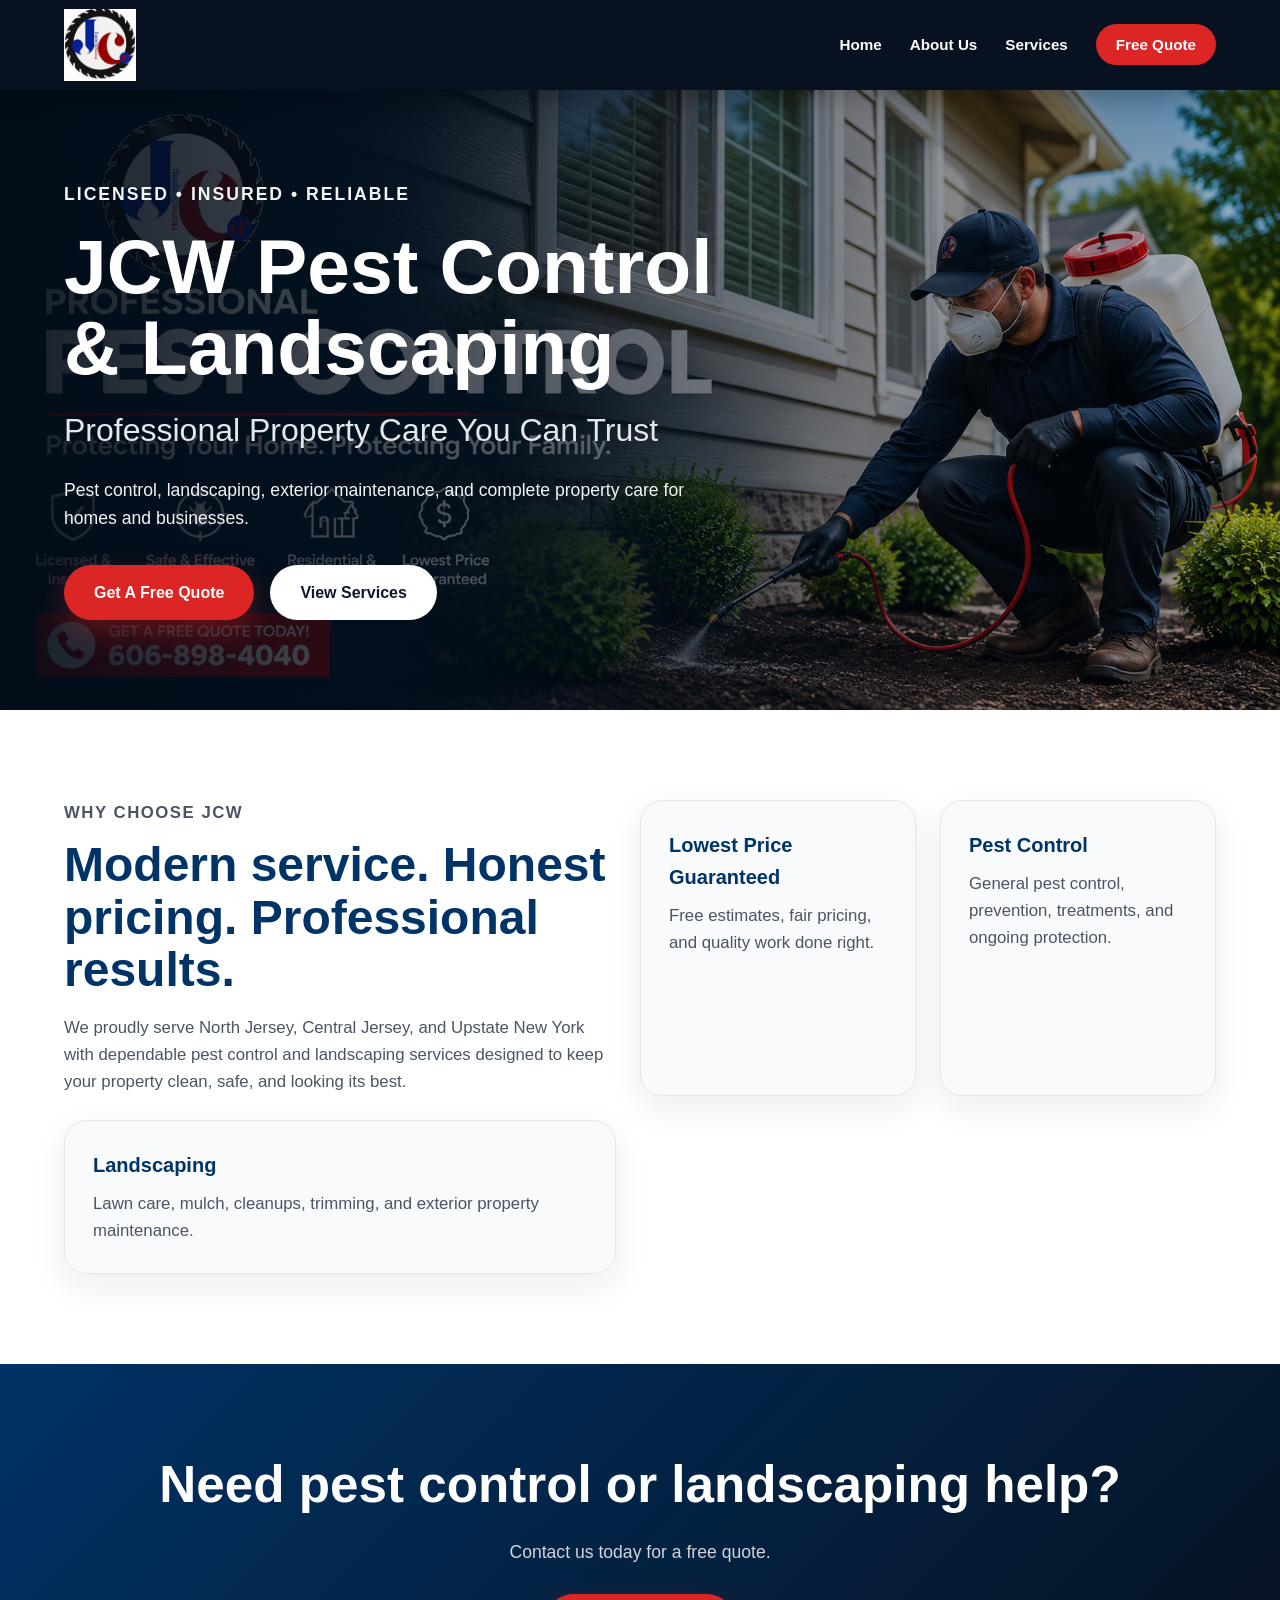
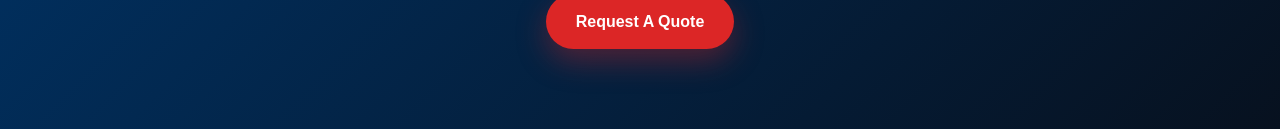
==== commit 85740e01: "Update index.html" ====
--- a/index.html
+++ b/index.html
@@ -1,86 +1,105 @@
 <!DOCTYPE html>
-
 <html lang="en">
 <head>
-    <meta charset="UTF-8">
-    <meta name="viewport" content="width=device-width, initial-scale=1.0">
-    <title>JCW Pest Control & Landscaping</title>
-    <link rel="stylesheet" href="style.css">
+  <meta charset="UTF-8" />
+  <meta name="viewport" content="width=device-width, initial-scale=1.0" />
+  <title>JCW Pest Control & Landscaping</title>
+  <link rel="stylesheet" href="style.css" />
 </head>
+
 <body>
 
-```
-<!-- NAVIGATION -->
-<nav class="navbar">
-    <div class="container">
+  <nav class="navbar">
+    <div class="container nav-container">
+      <a href="index.html" class="logo">
+        <img src="images/logo.png" alt="JCW Pest Control & Landscaping Logo">
+      </a>
 
-        <a href="index.html" class="logo">
-            <img src="images/logo.png" alt="JCW Logo">
-        </a>
+      <ul class="nav-links">
+        <li><a href="index.html">Home</a></li>
+        <li><a href="about.html">About Us</a></li>
+        <li><a href="services.html">Services</a></li>
+        <li><a href="contact.html" class="nav-btn">Free Quote</a></li>
+      </ul>
+    </div>
+  </nav>
 
-        <ul class="nav-links">
-            <li><a href="index.html">Home</a></li>
-            <li><a href="about.html">About Us</a></li>
-            <li><a href="services.html">Services</a></li>
-            <li><a href="contact.html">Contact</a></li>
-        </ul>
-
-    </div>
-</nav>
-
-<!-- HERO SLIDESHOW -->
-<section class="hero">
+  <section class="hero">
+    <div class="hero-overlay"></div>
 
     <div class="slide active">
-        <img src="images/pestcontrol.png" alt="Pest Control">
+      <img src="images/pestcontrol.png" alt="Professional Pest Control">
     </div>
 
     <div class="slide">
-        <img src="images/landscaping.png" alt="Landscaping">
+      <img src="images/landscaping.png" alt="Professional Landscaping">
     </div>
 
     <div class="slide">
-        <img src="images/completecare.png" alt="Complete Care">
+      <img src="images/completecare.png" alt="Complete Property Care">
     </div>
 
-</section>
+    <div class="hero-content">
+      <p class="eyebrow">Licensed • Insured • Reliable</p>
+      <h1>JCW Pest Control & Landscaping</h1>
+      <h2>Professional Property Care You Can Trust</h2>
+      <p>
+        Pest control, landscaping, exterior maintenance, and complete property care
+        for homes and businesses.
+      </p>
 
-<!-- COMPANY INFO BELOW HERO -->
-<section class="company-intro">
+      <div class="hero-buttons">
+        <a href="contact.html" class="btn primary">Get A Free Quote</a>
+        <a href="services.html" class="btn secondary">View Services</a>
+      </div>
+    </div>
+  </section>
 
-    <h1>JCW Pest Control & Landscaping</h1>
+  <section class="intro">
+    <div class="container intro-grid">
+      <div>
+        <p class="section-label">Why Choose JCW</p>
+        <h2>Modern service. Honest pricing. Professional results.</h2>
+        <p>
+          We proudly serve North Jersey, Central Jersey, and Upstate New York with
+          dependable pest control and landscaping services designed to keep your
+          property clean, safe, and looking its best.
+        </p>
+      </div>
 
-    <h2>Professional Pest Control & Landscaping</h2>
+      <div class="feature-card">
+        <h3>Lowest Price Guaranteed</h3>
+        <p>Free estimates, fair pricing, and quality work done right.</p>
+      </div>
 
-    <p>
-        Licensed • Insured • Exceptional Service
-    </p>
+      <div class="feature-card">
+        <h3>Pest Control</h3>
+        <p>General pest control, prevention, treatments, and ongoing protection.</p>
+      </div>
 
-    <p>
-        Lowest Price Guaranteed • Free Estimates
-    </p>
+      <div class="feature-card">
+        <h3>Landscaping</h3>
+        <p>Lawn care, mulch, cleanups, trimming, and exterior property maintenance.</p>
+      </div>
+    </div>
+  </section>
 
-    <p>
-        Serving North Jersey, Central Jersey & Upstate New York
-    </p>
+  <section class="cta">
+    <h2>Need pest control or landscaping help?</h2>
+    <p>Contact us today for a free quote.</p>
+    <a href="contact.html" class="btn primary">Request A Quote</a>
+  </section>
 
-    <a href="contact.html" class="btn">
-        Get A Free Quote
-    </a>
-
-</section>
-
-<script>
+  <script>
     const slides = document.querySelectorAll('.slide');
     let current = 0;
 
     setInterval(() => {
-        slides[current].classList.remove('active');
-        current = (current + 1) % slides.length;
-        slides[current].classList.add('active');
+      slides[current].classList.remove('active');
+      current = (current + 1) % slides.length;
+      slides[current].classList.add('active');
     }, 5000);
-</script>
-```
+  </script>
 
 </body>
 </html>
--- a/style.css
+++ b/style.css
@@ -1,145 +1,305 @@
-*{
-margin:0;
-padding:0;
-box-sizing:border-box;
-}
-
-body{
-font-family:Arial, Helvetica, sans-serif;
-color:#333;
-background:#f5f5f5;
+* {
+  margin: 0;
+  padding: 0;
+  box-sizing: border-box;
+}
+
+body {
+  font-family: Arial, Helvetica, sans-serif;
+  color: #1f2937;
+  background: #f4f7fb;
+  line-height: 1.6;
+}
+
+.container {
+  max-width: 1200px;
+  margin: auto;
+  padding: 0 24px;
 }
 
 /* NAVIGATION */
 
-.navbar{
-background:#111;
-width:100%;
-}
-
-.container{
-max-width:1200px;
-margin:auto;
-padding:15px 25px;
-display:flex;
-justify-content:space-between;
-align-items:center;
-}
-
-.logo img{
-height:65px;
-width:auto;
-}
-
-.nav-links{
-list-style:none;
-display:flex;
-gap:30px;
-}
-
-.nav-links a{
-color:white;
-text-decoration:none;
-font-weight:bold;
-}
-
-.nav-links a:hover
-
-/* HERO SLIDESHOW */
-
-.hero{
-position:relative;
-width:100%;
-height:500px;
-overflow:hidden;
-}
-
-.slide{
-position:absolute;
-top:0;
-left:0;
-width:100%;
-height:100%;
-opacity:0;
-transition:opacity 1.5s ease-in-out;
-}
-
-.slide.active{
-opacity:1;
-}
-
-.slide img{
-width:100%;
-height:100%;
-object-fit:cover;
-}
-
-/* COMPANY INTRO */
-
-.company-intro{
-background:#ffffff;
-text-align:center;
-padding:70px 20px;
-}
-
-.company-intro h1{
-font-size:3rem;
-color:#003366;
-margin-bottom:15px;
-}
-
-.company-intro h2{
-font-size:1.5rem;
-font-weight:normal;
-margin-bottom:20px;
-color:#555;
-}
-
-.company-intro p{
-font-size:1.1rem;
-margin-bottom:12px;
-}
-
-.btn{
-display:inline-block;
-margin-top:25px;
-padding:15px 35px;
-background:#d32f2f;
-color:white;
-text-decoration:none;
-border-radius:6px;
-font-weight:bold;
-}
-
-.btn:hover
+.navbar {
+  background: #07111f;
+  width: 100%;
+  position: sticky;
+  top: 0;
+  z-index: 1000;
+  box-shadow: 0 8px 25px rgba(0, 0, 0, 0.25);
+}
+
+.nav-container {
+  min-height: 90px;
+  display: flex;
+  justify-content: space-between;
+  align-items: center;
+}
+
+.logo img {
+  height: 72px;
+  display: block;
+}
+
+.nav-links {
+  list-style: none;
+  display: flex;
+  align-items: center;
+  gap: 28px;
+}
+
+.nav-links a {
+  color: #ffffff;
+  text-decoration: none;
+  font-weight: 700;
+  font-size: 0.95rem;
+  transition: 0.3s ease;
+}
+
+.nav-links a:hover {
+  color: #ef4444;
+}
+
+.nav-btn {
+  background: #dc2626;
+  padding: 12px 20px;
+  border-radius: 999px;
+}
+
+.nav-btn:hover {
+  background: #b91c1c;
+  color: white !important;
+}
+
+/* HERO */
+
+.hero {
+  position: relative;
+  width: 100%;
+  min-height: 620px;
+  overflow: hidden;
+  display: flex;
+  align-items: center;
+}
+
+.slide {
+  position: absolute;
+  inset: 0;
+  opacity: 0;
+  transition: opacity 1.5s ease-in-out;
+}
+
+.slide.active {
+  opacity: 1;
+}
+
+.slide img {
+  width: 100%;
+  height: 100%;
+  object-fit: cover;
+}
+
+.hero-overlay {
+  position: absolute;
+  inset: 0;
+  z-index: 2;
+  background:
+    linear-gradient(90deg, rgba(3, 12, 24, 0.92), rgba(3, 12, 24, 0.62), rgba(3, 12, 24, 0.25));
+}
+
+.hero-content {
+  position: relative;
+  z-index: 3;
+  max-width: 760px;
+  padding: 80px 24px;
+  margin-left: max(24px, calc((100% - 1200px) / 2));
+  color: white;
+}
+
+.eyebrow {
+  color: #60a5fa;
+  font-weight: 800;
+  text-transform: uppercase;
+  letter-spacing: 2px;
+  margin-bottom: 18px;
+}
+
+.hero-content h1 {
+  font-size: clamp(2.6rem, 6vw, 5rem);
+  line-height: 1.05;
+  margin-bottom: 18px;
+}
+
+.hero-content h2 {
+  font-size: clamp(1.3rem, 3vw, 2rem);
+  font-weight: 400;
+  color: #e5e7eb;
+  margin-bottom: 20px;
+}
+
+.hero-content p {
+  font-size: 1.1rem;
+  max-width: 650px;
+  color: #f3f4f6;
+}
+
+.hero-buttons {
+  display: flex;
+  flex-wrap: wrap;
+  gap: 16px;
+  margin-top: 32px;
+}
+
+/* BUTTONS */
+
+.btn {
+  display: inline-block;
+  padding: 15px 30px;
+  border-radius: 999px;
+  font-weight: 800;
+  text-decoration: none;
+  transition: 0.3s ease;
+}
+
+.btn.primary {
+  background: #dc2626;
+  color: white;
+  box-shadow: 0 12px 30px rgba(220, 38, 38, 0.35);
+}
+
+.btn.primary:hover {
+  background: #b91c1c;
+  transform: translateY(-2px);
+}
+
+.btn.secondary {
+  background: white;
+  color: #0f172a;
+}
+
+.btn.secondary:hover {
+  background: #e5e7eb;
+  transform: translateY(-2px);
+}
+
+/* INTRO */
+
+.intro {
+  padding: 90px 0;
+  background: white;
+}
+
+.intro-grid {
+  display: grid;
+  grid-template-columns: 2fr 1fr 1fr;
+  gap: 24px;
+  align-items: stretch;
+}
+
+.section-label {
+  color: #dc2626;
+  font-weight: 800;
+  text-transform: uppercase;
+  letter-spacing: 1.5px;
+  margin-bottom: 12px;
+}
+
+.intro h2 {
+  font-size: clamp(2rem, 4vw, 3rem);
+  color: #003366;
+  line-height: 1.1;
+  margin-bottom: 18px;
+}
+
+.intro p {
+  color: #4b5563;
+  font-size: 1.05rem;
+}
+
+.feature-card {
+  background: #f8fafc;
+  border: 1px solid #e5e7eb;
+  border-radius: 22px;
+  padding: 28px;
+  box-shadow: 0 12px 35px rgba(15, 23, 42, 0.08);
+  transition: 0.3s ease;
+}
+
+.feature-card:hover {
+  transform: translateY(-5px);
+  box-shadow: 0 18px 45px rgba(15, 23, 42, 0.14);
+}
+
+.feature-card h3 {
+  color: #003366;
+  margin-bottom: 10px;
+  font-size: 1.25rem;
+}
+
+/* CTA */
+
+.cta {
+  background: linear-gradient(135deg, #003366, #07111f);
+  color: white;
+  text-align: center;
+  padding: 80px 24px;
+}
+
+.cta h2 {
+  font-size: clamp(2rem, 4vw, 3.2rem);
+  margin-bottom: 12px;
+}
+
+.cta p {
+  color: #d1d5db;
+  margin-bottom: 28px;
+  font-size: 1.1rem;
+}
 
 /* MOBILE */
 
-@media (max-width:768px){
-
-```
-.container{
-    flex-direction:column;
-    gap:15px;
-}
-
-.nav-links{
-    flex-wrap:wrap;
-    justify-content:center;
-    gap:15px;
-}
-
-.hero{
-    height:300px;
-}
-
-.company-intro h1{
-    font-size:2rem;
-}
-
-.company-intro h2{
-    font-size:1.2rem;
-}
-```
-
-}
+@media (max-width: 900px) {
+  .intro-grid {
+    grid-template-columns: 1fr;
+  }
+}
+
+@media (max-width: 768px) {
+  .nav-container {
+    flex-direction: column;
+    gap: 16px;
+    padding: 18px 24px;
+  }
+
+  .nav-links {
+    flex-wrap: wrap;
+    justify-content: center;
+    gap: 14px;
+  }
+
+  .logo img {
+    height: 62px;
+  }
+
+  .hero {
+    min-height: 560px;
+  }
+
+  .hero-overlay {
+    background: rgba(3, 12, 24, 0.72);
+  }
+
+  .hero-content {
+    margin-left: 0;
+    text-align: center;
+  }
+
+  .hero-buttons {
+    justify-content: center;
+  }
+
+  .btn {
+    width: 100%;
+    max-width: 280px;
+    text-align: center;
+  }
+}
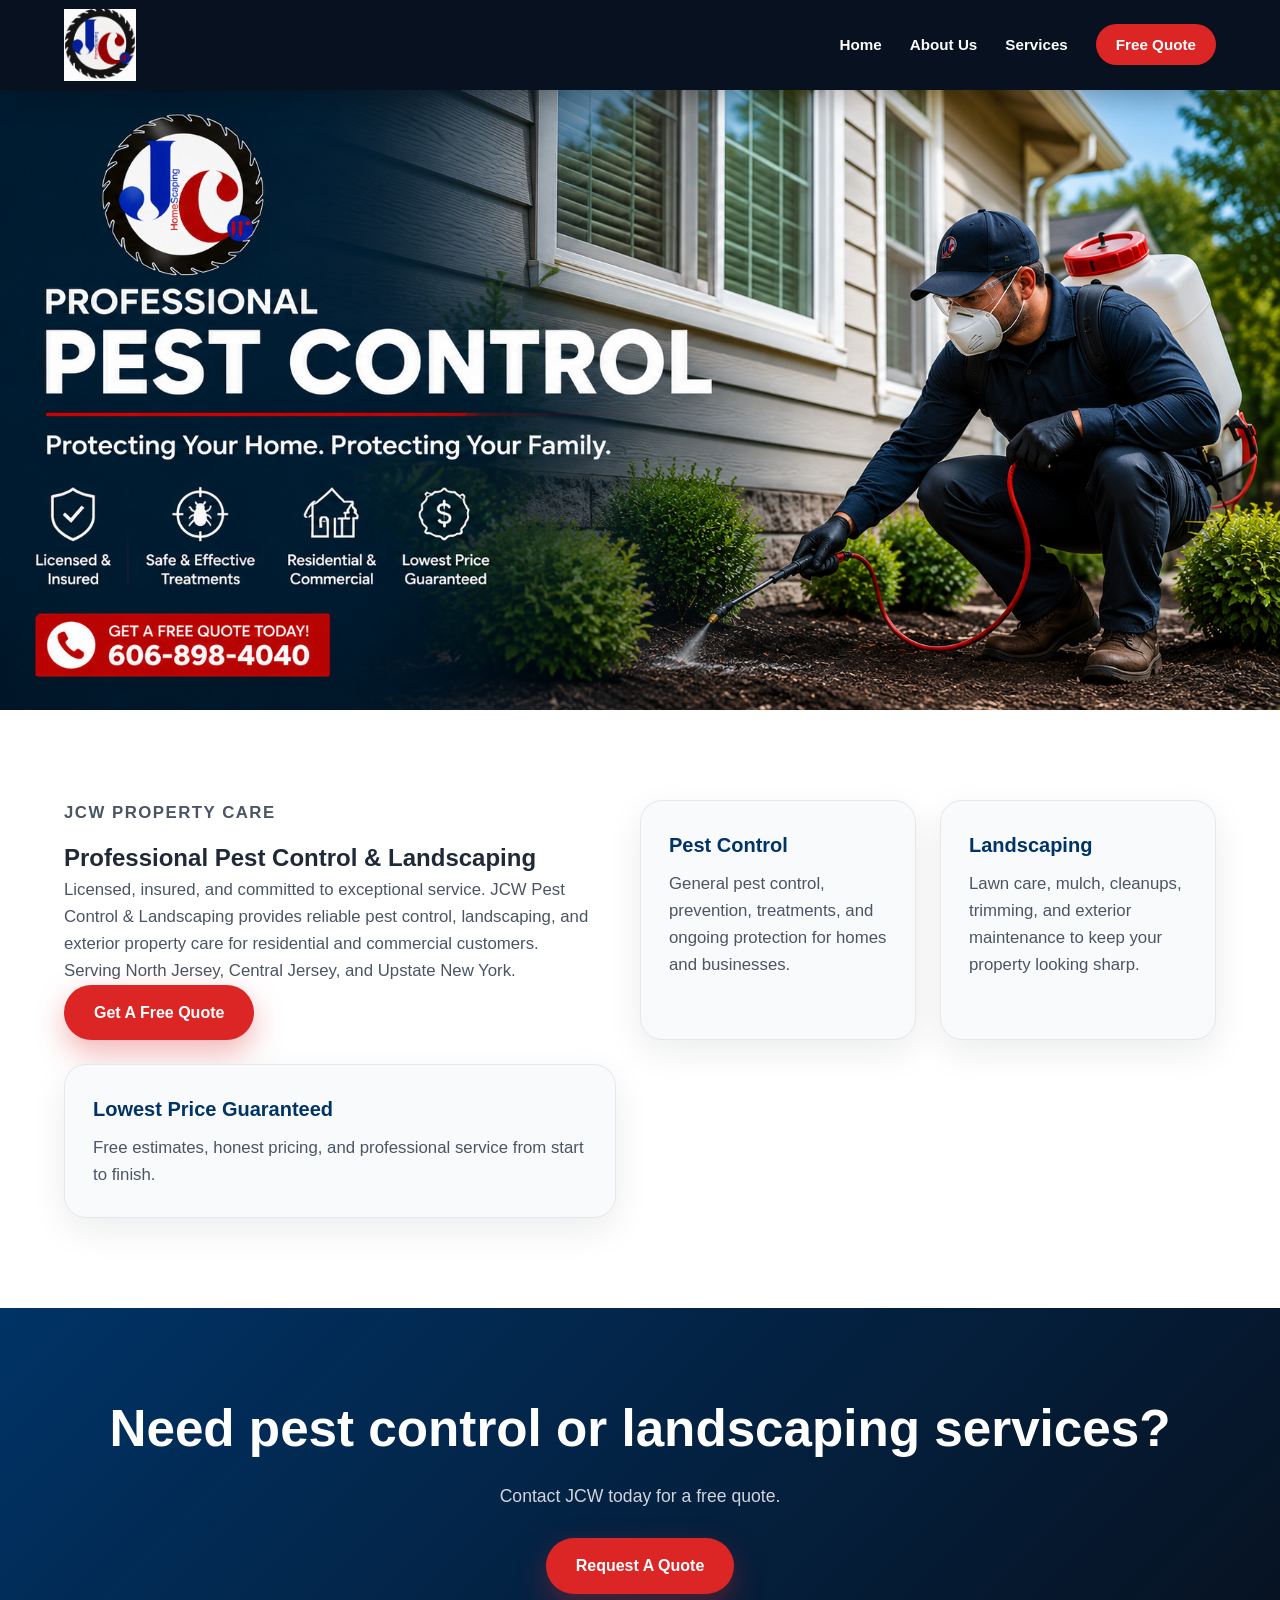
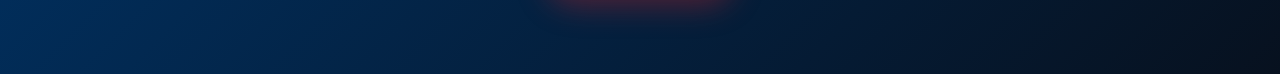
==== commit 24b35515: "Update index.html" ====
--- a/index.html
+++ b/index.html
@@ -25,7 +25,6 @@
   </nav>
 
   <section class="hero">
-    <div class="hero-overlay"></div>
 
     <div class="slide active">
       <img src="images/pestcontrol.png" alt="Professional Pest Control">
@@ -39,54 +38,53 @@
       <img src="images/completecare.png" alt="Complete Property Care">
     </div>
 
-    <div class="hero-content">
-      <p class="eyebrow">Licensed • Insured • Reliable</p>
-      <h1>JCW Pest Control & Landscaping</h1>
-      <h2>Professional Property Care You Can Trust</h2>
-      <p>
-        Pest control, landscaping, exterior maintenance, and complete property care
-        for homes and businesses.
-      </p>
-
-      <div class="hero-buttons">
-        <a href="contact.html" class="btn primary">Get A Free Quote</a>
-        <a href="services.html" class="btn secondary">View Services</a>
-      </div>
-    </div>
   </section>
 
   <section class="intro">
     <div class="container intro-grid">
       <div>
-        <p class="section-label">Why Choose JCW</p>
-        <h2>Modern service. Honest pricing. Professional results.</h2>
+        <p class="section-label">JCW Property Care</p>
+        <h1>Professional Pest Control & Landscaping</h1>
         <p>
-          We proudly serve North Jersey, Central Jersey, and Upstate New York with
-          dependable pest control and landscaping services designed to keep your
-          property clean, safe, and looking its best.
+          Licensed, insured, and committed to exceptional service. JCW Pest Control
+          & Landscaping provides reliable pest control, landscaping, and exterior
+          property care for residential and commercial customers.
+        </p>
+        <p>
+          Serving North Jersey, Central Jersey, and Upstate New York.
+        </p>
+        <a href="contact.html" class="btn primary">Get A Free Quote</a>
+      </div>
+
+      <div class="feature-card">
+        <h3>Pest Control</h3>
+        <p>
+          General pest control, prevention, treatments, and ongoing protection for
+          homes and businesses.
+        </p>
+      </div>
+
+      <div class="feature-card">
+        <h3>Landscaping</h3>
+        <p>
+          Lawn care, mulch, cleanups, trimming, and exterior maintenance to keep
+          your property looking sharp.
         </p>
       </div>
 
       <div class="feature-card">
         <h3>Lowest Price Guaranteed</h3>
-        <p>Free estimates, fair pricing, and quality work done right.</p>
-      </div>
-
-      <div class="feature-card">
-        <h3>Pest Control</h3>
-        <p>General pest control, prevention, treatments, and ongoing protection.</p>
-      </div>
-
-      <div class="feature-card">
-        <h3>Landscaping</h3>
-        <p>Lawn care, mulch, cleanups, trimming, and exterior property maintenance.</p>
+        <p>
+          Free estimates, honest pricing, and professional service from start to
+          finish.
+        </p>
       </div>
     </div>
   </section>
 
   <section class="cta">
-    <h2>Need pest control or landscaping help?</h2>
-    <p>Contact us today for a free quote.</p>
+    <h2>Need pest control or landscaping services?</h2>
+    <p>Contact JCW today for a free quote.</p>
     <a href="contact.html" class="btn primary">Request A Quote</a>
   </section>
 
